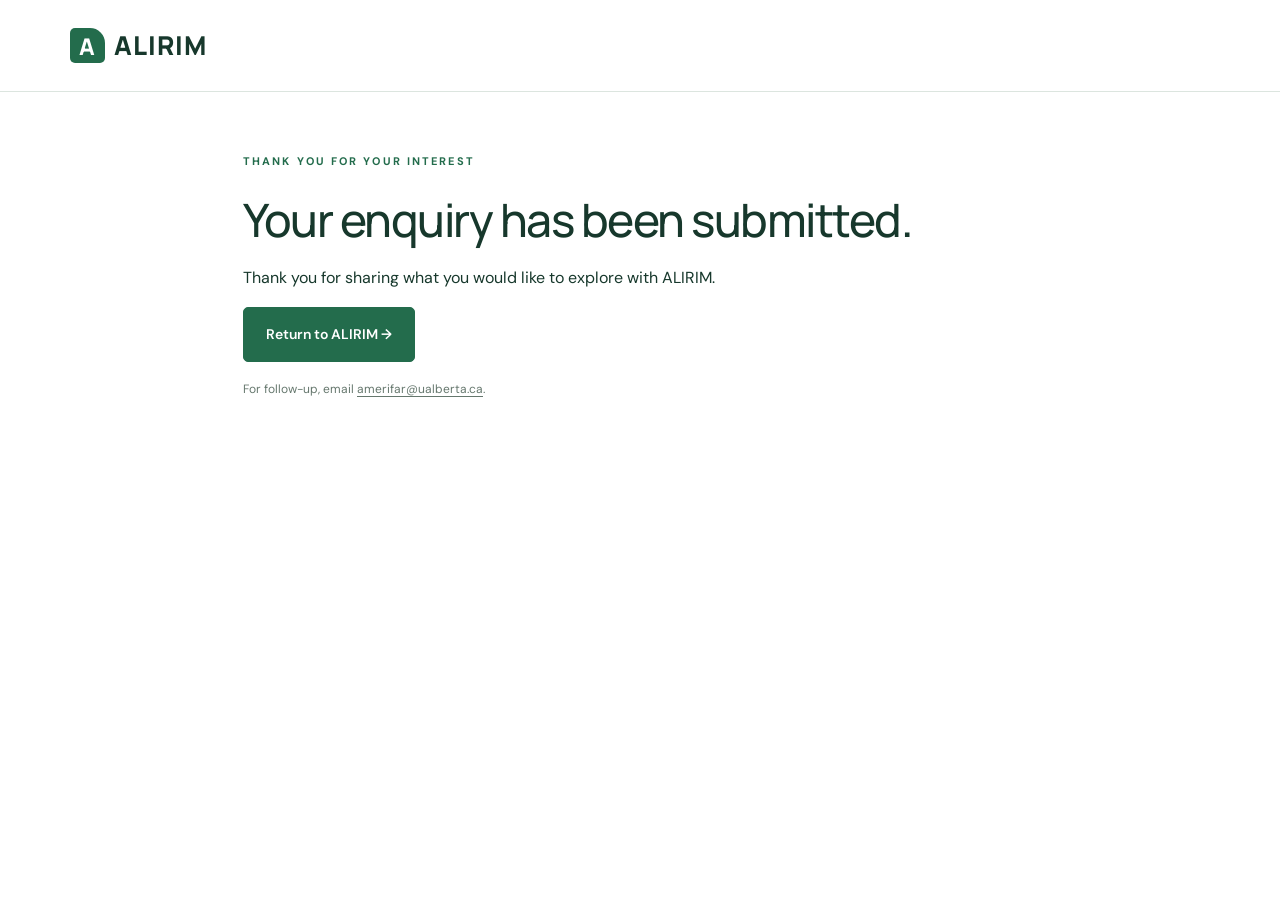
==== pilot-request-sent.html @ 3992a3ac "Add approved FormSubmit pilot enquiry form" ====
<!doctype html>
<html lang="en">
  <head>
    <meta charset="utf-8">
    <meta name="viewport" content="width=device-width,initial-scale=1">
    <meta name="robots" content="noindex">
    <title>Pilot Enquiry Submitted | ALIRIM</title>
    <link rel="stylesheet" href="style.css">
    <link rel="stylesheet" href="pilot.css">
  </head>
  <body>
    <header><a class="brand" href="./"><span class="brand-icon">A</span> ALIRIM</a></header>
    <main class="pilot-page">
      <p class="eyebrow">THANK YOU FOR YOUR INTEREST</p>
      <h1>Your enquiry has been submitted.</h1>
      <p>Thank you for sharing what you would like to explore with ALIRIM.</p>
      <a class="button" href="./">Return to ALIRIM →</a>
      <p class="form-note">For follow-up, email <a href="mailto:amerifar@ualberta.ca">amerifar@ualberta.ca</a>.</p>
    </main>
  </body>
</html>
---- style.css ----
@import url('https://fonts.googleapis.com/css2?family=DM+Sans:wght@400;500;600;700&family=Manrope:wght@400;500;600;700;800&display=swap');
:root{--ink:#17382c;--green:#236c4c;--mint:#eaf2ed;--line:#dce5df;--muted:#65776d;--paper:#fafbf8}*{box-sizing:border-box}html{scroll-behavior:smooth;scroll-padding-top:95px}body{margin:0;background:white;color:var(--ink);font-family:'DM Sans',Arial,sans-serif;line-height:1.65}a{color:inherit;text-decoration:none}button{font:inherit;cursor:pointer}header{height:92px;display:flex;align-items:center;justify-content:space-between;padding:0 5.5%;border-bottom:1px solid var(--line);background:#fffffff5;position:sticky;top:0;z-index:20;backdrop-filter:blur(12px)}.brand{display:flex;align-items:center;font-family:Manrope,Arial,sans-serif;font-size:26px;font-weight:800;letter-spacing:1px;position:relative;gap:9px}.brand-icon{display:grid;place-items:center;width:35px;height:35px;color:white;background:var(--green);border-radius:5px 15px 5px 5px;font-size:23px}.brand-small{font-size:8px;letter-spacing:1.8px;position:absolute;left:45px;top:36px;white-space:nowrap}nav{display:flex;align-items:center;gap:30px;font-size:13px;font-weight:600}.button{display:inline-flex;align-items:center;justify-content:center;gap:28px;padding:15px 22px;background:var(--green);border:1px solid var(--green);border-radius:5px;color:white;font-size:14px;font-weight:600;transition:background .2s,transform .2s}.button:hover{background:#164d35;transform:translateY(-2px)}.button.small{padding:11px 17px;font-size:12px}.menu{display:none}.hero{display:grid;grid-template-columns:1fr 1fr;gap:4%;padding:70px 5.5% 65px;min-height:660px;align-items:center}.eyebrow{font-size:11px;font-weight:700;letter-spacing:2.1px;color:var(--green);margin:0 0 23px}h1,h2,h3{font-family:Manrope,Arial,sans-serif;line-height:1.17;letter-spacing:-1.5px}h1{font-size:clamp(38px,4.1vw,66px);font-weight:500;margin:0 0 25px}h1 em{font-style:normal;color:var(--green)}.lead{font-size:22px;line-height:1.5;margin:0 0 16px}.intro{color:var(--muted);font-size:15px;max-width:450px}.actions{display:flex;align-items:center;gap:22px;margin-top:28px}.text-link{font-size:12px;font-weight:600}.micro{font-size:11px;color:var(--muted);margin-top:13px}.micro a{text-decoration:underline}.hero-visual{height:500px;position:relative;border-radius:8px;overflow:hidden;background:#dfe9e0}.hero-visual>img{width:100%;height:100%;object-fit:cover}.hero-visual:after{content:'';position:absolute;inset:60% 0 0;background:linear-gradient(transparent,#10291fc2)}.visual-tag{position:absolute;top:22px;left:22px;background:white;border-radius:4px;padding:10px 14px;font-size:9px;letter-spacing:1.2px;display:flex;align-items:center;gap:8px}.pulse{width:7px;height:7px;background:#4b9867;border-radius:50%}.visual-bottom{position:absolute;z-index:1;bottom:25px;left:25px;right:25px;display:flex;flex-direction:column;gap:8px;color:white}.visual-bottom span:first-child{font-size:22px;font-family:Manrope,sans-serif}.visual-bottom span:last-child{font-size:8px;letter-spacing:2px}.audience{display:flex;align-items:center;justify-content:space-between;padding:20px 5.5%;background:var(--paper);border-block:1px solid var(--line);gap:20px}.audience>span{max-width:160px;font-size:9px;letter-spacing:1.7px;font-weight:600;color:var(--muted)}.audience p{font-size:14px}.audience i{color:#8ca896;font-size:22px}.section{padding:95px 5.5%}.section-head{display:flex;align-items:flex-end;justify-content:space-between;gap:70px;margin-bottom:40px}.section-head>p{max-width:330px;font-size:15px;color:var(--muted)}h2{font-size:clamp(30px,3vw,45px);font-weight:500;margin:0 0 20px}h3{letter-spacing:-.6px;font-weight:600;font-size:21px}.modules{display:grid;grid-template-columns:repeat(3,1fr);gap:20px}.modules article{border:1px solid var(--line);border-radius:8px;padding:30px;position:relative;transition:box-shadow .2s}.modules article:hover{box-shadow:0 15px 40px #183f3010}.number{position:absolute;right:24px;top:25px;font-size:11px;color:#94a69a}.module-icon{width:48px;height:48px;border-radius:7px;background:var(--mint);display:grid;place-items:center;font-size:32px;color:var(--green);margin-bottom:35px}.modules p,.principles p{font-size:14px;color:var(--muted)}.status{display:block;margin-top:30px;border-top:1px solid var(--line);padding-top:16px;font-size:11px;color:var(--green);font-weight:600}.scope{font-size:11px;color:var(--muted);margin-top:22px}.workflow{background:var(--paper);display:grid;grid-template-columns:.85fr 1.15fr;gap:8%;align-items:center}.workflow>div>p:not(.eyebrow){color:var(--muted);font-size:14px}.steps{display:grid;margin-top:30px}.steps button{display:flex;align-items:center;gap:15px;text-align:left;padding:18px 12px;border:0;border-bottom:1px solid var(--line);background:transparent;color:var(--muted);font-size:12px}.steps button span{flex:1;font-size:14px}.steps button[aria-selected=true]{color:var(--green);background:#e6eee8;border-radius:4px;font-weight:700}.preview{background:white;border:1px solid var(--line);box-shadow:0 16px 40px #1e443009;border-radius:8px;overflow:hidden}.preview-top{padding:20px;display:flex;align-items:center;justify-content:space-between;font-size:9px;letter-spacing:1.5px}.pill{font-size:9px;letter-spacing:.7px;border:1px solid #bed1c3;border-radius:4px;padding:4px 8px;color:var(--green)}.preview svg{width:100%;display:block;background:#f2f6f0}.route-under{fill:none;stroke:#b9d0bb;stroke-width:14;stroke-linejoin:round;stroke-linecap:round}.route{fill:none;stroke:var(--green);stroke-width:4;stroke-linejoin:round}.nodes circle{stroke:white;stroke-width:4;fill:#d5a958}.preview-details{padding:23px 28px}.preview-details>span{font-size:9px;letter-spacing:1.5px;color:var(--green)}.preview-details h3{margin:10px 0;font-size:20px}.preview-details p{font-size:13px;color:var(--muted);min-height:43px}.education{display:grid;grid-template-columns:1fr 1fr;gap:9%;align-items:center}.education>div>p:not(.eyebrow):not(.micro){color:var(--muted);font-size:15px}.book-art{background:#e8f0e9;border-radius:8px;min-height:430px;padding:40px;position:relative;overflow:hidden}.book-top,.book-bottom{font-size:10px;letter-spacing:2px}.book-art h3{font-size:40px;font-weight:500;line-height:1.2;position:relative;z-index:2}.book-bottom{position:absolute;bottom:30px;left:40px;font-size:8px}.pipe-art{position:absolute;right:-20px;bottom:70px;width:230px;height:100px;background:linear-gradient(#7d9e88,#d9e7dc 35%,#8cab95 85%);transform:rotate(-35deg);border-radius:50px}.pipe-art:before{content:'';position:absolute;left:0;width:60px;height:100px;background:#dceadd;border:12px solid #708f7a;border-radius:50%;box-shadow:inset 6px 0 10px #365c46}.benefits{padding:0;list-style:none;margin:25px 0}.benefits li{font-size:13px;border-bottom:1px solid var(--line);padding:12px 0}.benefits li:before{content:'✓';color:var(--green);margin-right:12px}.principles{display:grid;grid-template-columns:repeat(3,1fr);gap:35px}.principles article{border-top:1px solid var(--line);padding-top:20px}.principles span{font-size:10px;color:var(--green);letter-spacing:1.5px}.future{margin-top:55px;border-radius:6px;background:var(--paper);border:1px solid var(--line);padding:25px 30px;display:flex;align-items:center;gap:60px}.future h3{margin:12px 0 0;font-size:19px}.future p{color:var(--muted);font-size:13px;max-width:600px}.contact{background:#173d2e;color:#fff;display:grid;grid-template-columns:1fr .85fr;gap:12%}.contact .eyebrow{color:#a4cab0}.contact p{color:#bdd0c3;font-size:14px;max-width:450px}.button.light{background:#edf4ee;color:#173d2e;border-color:#edf4ee}.contact .micro{font-size:11px}.contact-right{padding-top:20px}.contact-right h3{font-size:23px;font-weight:500}.contact-launch{display:flex;justify-content:space-between;border-block:1px solid #557461;padding:20px 0;font-size:20px;margin:30px 0}.contact details{border-bottom:1px solid #557461;padding:16px 0;font-size:12px}.contact summary{cursor:pointer;line-height:1.6}.contact details p{font-size:12px}footer{padding:38px 5.5%;display:flex;gap:35px;align-items:center;flex-wrap:wrap}footer p{font-size:12px;color:var(--muted);flex:1}footer>div{display:flex;gap:22px;font-size:12px}footer small{width:100%;font-size:10px;color:var(--muted);border-top:1px solid var(--line);padding-top:20px}:focus-visible{outline:3px solid #ad9238;outline-offset:5px}@media(min-width:1600px){main,header,footer{max-width:1600px;margin:auto}}@media(max-width:900px){nav{gap:16px}.hero{gap:25px;padding-top:45px}.hero-visual{height:460px}.actions{align-items:flex-start;flex-direction:column;gap:15px}.section{padding-block:65px}.modules article{padding:22px}.section-head{gap:35px}.workflow{gap:35px}.education{gap:40px}.contact{gap:50px}.audience{gap:10px}.audience p{font-size:11px}}@media(max-width:650px){header{height:76px}.brand{font-size:22px}.brand-small{font-size:6px;top:32px}.menu{display:block;border:1px solid var(--line);background:white;border-radius:4px;font-size:12px;padding:8px 12px}nav{display:none;position:absolute;top:76px;left:0;right:0;background:white;border-bottom:1px solid var(--line);padding:25px 6%;flex-direction:column;align-items:stretch}nav.open{display:flex}.hero{grid-template-columns:1fr;padding-top:42px;padding-bottom:35px}.hero h1{font-size:42px}.lead{font-size:20px}.actions{flex-direction:row;align-items:center;flex-wrap:wrap}.hero-visual{height:320px;margin-top:15px}.audience{display:grid;grid-template-columns:1fr 1fr;padding-block:22px}.audience>span{max-width:100%;grid-column:1/-1}.audience i{display:none}.audience p{margin:3px 0;font-size:12px}.section-head{display:block}.section-head>p{max-width:none}.modules,.workflow,.education,.contact,.principles{grid-template-columns:1fr}.modules{gap:16px}.modules article{padding:25px}.module-icon{margin-bottom:20px}.status{margin-top:20px}.section{padding-block:55px}.book-art{min-height:360px}.education{gap:30px}.future{display:block;padding:25px}.future p{margin-top:20px}.contact{gap:15px}.contact h2{font-size:35px}footer{gap:15px}footer p{flex-basis:100%}footer>div{margin-left:auto}.preview-details p{min-height:64px}}@media(prefers-reduced-motion:reduce){html{scroll-behavior:auto}*{transition:none!important}}
---- pilot.css ----
.pilot-page{max-width:850px;margin:0 auto;padding:60px 28px 80px}
.pilot-page h1{font-size:46px;margin-bottom:18px}
.pilot-intro{color:var(--muted);max-width:600px;margin-bottom:30px}
.pilot-form{background:var(--paper);border:1px solid var(--line);border-radius:10px;padding:32px}
.form-grid{display:grid;grid-template-columns:1fr 1fr;gap:22px}
.field{display:flex;flex-direction:column;gap:8px;min-width:0}
.field label{font-weight:600;font-size:13px}
.field input,.field textarea{font:inherit;font-size:15px;color:var(--ink);background:white;border:1px solid #aabdb0;border-radius:5px;padding:12px;width:100%;min-height:46px}
.field textarea{resize:vertical}
.full-width{grid-column:1/-1}
.form-note{color:var(--muted);font-size:12px;line-height:1.6;margin:18px 0}
.consent{display:flex;align-items:flex-start;gap:10px;font-size:12px;line-height:1.7;margin:22px 0}
.consent input{flex:none;margin-top:4px;width:17px;height:17px;accent-color:var(--green)}
.consent a,.form-note a{text-decoration:underline;text-underline-offset:3px}
@media(max-width:600px){.pilot-page{padding:38px 20px 60px}.pilot-page h1{font-size:36px}.pilot-form{padding:22px 18px}.form-grid{grid-template-columns:1fr}header .brand{font-size:21px}header .text-link{font-size:11px}}
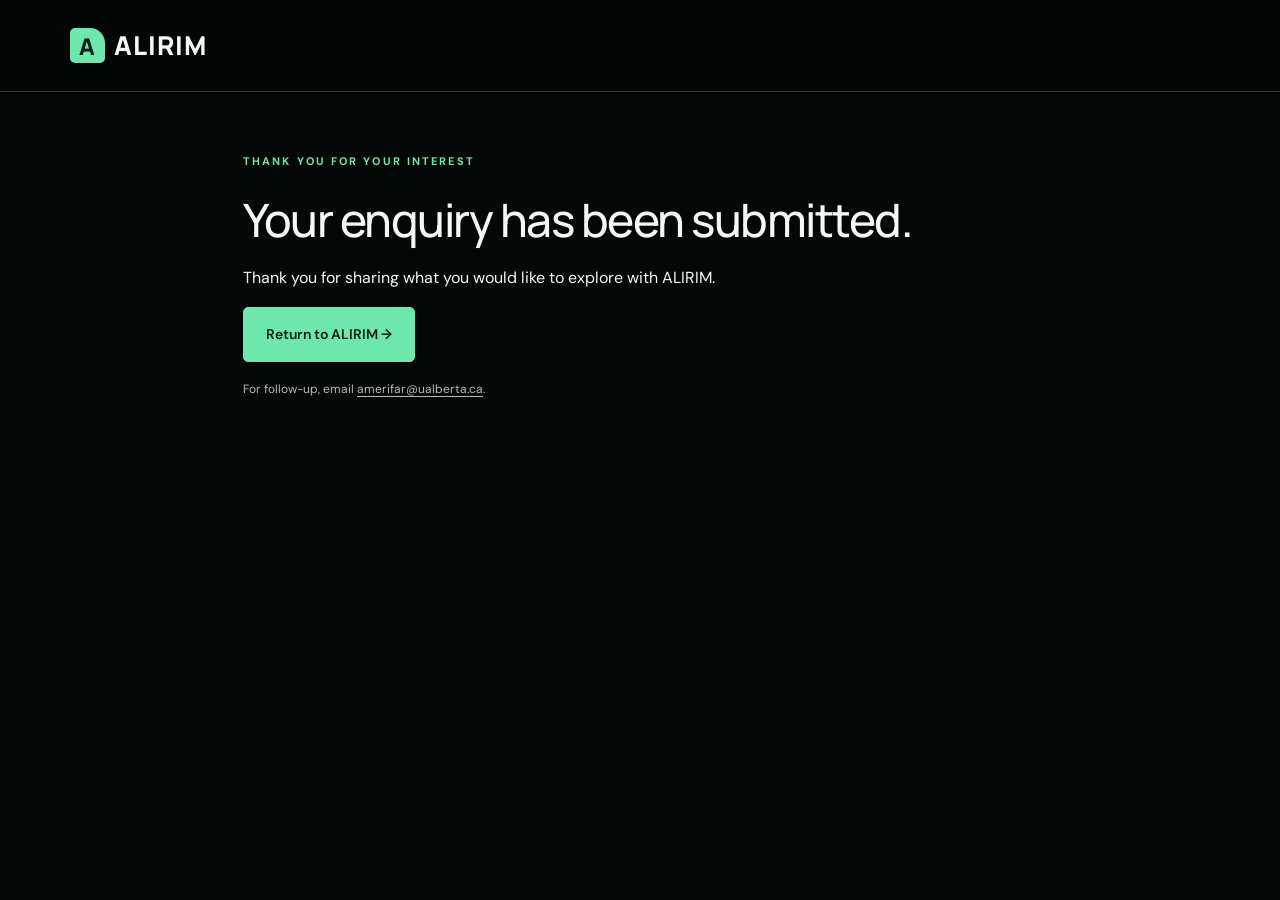
==== commit a52f3eb1: "Apply black theme with accessible green accents across website" ====
--- a/pilot-request-sent.html
+++ b/pilot-request-sent.html
@@ -5,8 +5,8 @@
     <meta name="viewport" content="width=device-width,initial-scale=1">
     <meta name="robots" content="noindex">
     <title>Pilot Enquiry Submitted | ALIRIM</title>
-    <link rel="stylesheet" href="style.css">
-    <link rel="stylesheet" href="pilot.css">
+    <link rel="stylesheet" href="style.css?v=20261105-dark">
+    <link rel="stylesheet" href="pilot.css?v=20261105-dark">
   </head>
   <body>
     <header><a class="brand" href="./"><span class="brand-icon">A</span> ALIRIM</a></header>
--- a/style.css
+++ b/style.css
@@ -1,2 +1,32 @@
 @import url('https://fonts.googleapis.com/css2?family=DM+Sans:wght@400;500;600;700&family=Manrope:wght@400;500;600;700;800&display=swap');
 :root{--ink:#17382c;--green:#236c4c;--mint:#eaf2ed;--line:#dce5df;--muted:#65776d;--paper:#fafbf8}*{box-sizing:border-box}html{scroll-behavior:smooth;scroll-padding-top:95px}body{margin:0;background:white;color:var(--ink);font-family:'DM Sans',Arial,sans-serif;line-height:1.65}a{color:inherit;text-decoration:none}button{font:inherit;cursor:pointer}header{height:92px;display:flex;align-items:center;justify-content:space-between;padding:0 5.5%;border-bottom:1px solid var(--line);background:#fffffff5;position:sticky;top:0;z-index:20;backdrop-filter:blur(12px)}.brand{display:flex;align-items:center;font-family:Manrope,Arial,sans-serif;font-size:26px;font-weight:800;letter-spacing:1px;position:relative;gap:9px}.brand-icon{display:grid;place-items:center;width:35px;height:35px;color:white;background:var(--green);border-radius:5px 15px 5px 5px;font-size:23px}.brand-small{font-size:8px;letter-spacing:1.8px;position:absolute;left:45px;top:36px;white-space:nowrap}nav{display:flex;align-items:center;gap:30px;font-size:13px;font-weight:600}.button{display:inline-flex;align-items:center;justify-content:center;gap:28px;padding:15px 22px;background:var(--green);border:1px solid var(--green);border-radius:5px;color:white;font-size:14px;font-weight:600;transition:background .2s,transform .2s}.button:hover{background:#164d35;transform:translateY(-2px)}.button.small{padding:11px 17px;font-size:12px}.menu{display:none}.hero{display:grid;grid-template-columns:1fr 1fr;gap:4%;padding:70px 5.5% 65px;min-height:660px;align-items:center}.eyebrow{font-size:11px;font-weight:700;letter-spacing:2.1px;color:var(--green);margin:0 0 23px}h1,h2,h3{font-family:Manrope,Arial,sans-serif;line-height:1.17;letter-spacing:-1.5px}h1{font-size:clamp(38px,4.1vw,66px);font-weight:500;margin:0 0 25px}h1 em{font-style:normal;color:var(--green)}.lead{font-size:22px;line-height:1.5;margin:0 0 16px}.intro{color:var(--muted);font-size:15px;max-width:450px}.actions{display:flex;align-items:center;gap:22px;margin-top:28px}.text-link{font-size:12px;font-weight:600}.micro{font-size:11px;color:var(--muted);margin-top:13px}.micro a{text-decoration:underline}.hero-visual{height:500px;position:relative;border-radius:8px;overflow:hidden;background:#dfe9e0}.hero-visual>img{width:100%;height:100%;object-fit:cover}.hero-visual:after{content:'';position:absolute;inset:60% 0 0;background:linear-gradient(transparent,#10291fc2)}.visual-tag{position:absolute;top:22px;left:22px;background:white;border-radius:4px;padding:10px 14px;font-size:9px;letter-spacing:1.2px;display:flex;align-items:center;gap:8px}.pulse{width:7px;height:7px;background:#4b9867;border-radius:50%}.visual-bottom{position:absolute;z-index:1;bottom:25px;left:25px;right:25px;display:flex;flex-direction:column;gap:8px;color:white}.visual-bottom span:first-child{font-size:22px;font-family:Manrope,sans-serif}.visual-bottom span:last-child{font-size:8px;letter-spacing:2px}.audience{display:flex;align-items:center;justify-content:space-between;padding:20px 5.5%;background:var(--paper);border-block:1px solid var(--line);gap:20px}.audience>span{max-width:160px;font-size:9px;letter-spacing:1.7px;font-weight:600;color:var(--muted)}.audience p{font-size:14px}.audience i{color:#8ca896;font-size:22px}.section{padding:95px 5.5%}.section-head{display:flex;align-items:flex-end;justify-content:space-between;gap:70px;margin-bottom:40px}.section-head>p{max-width:330px;font-size:15px;color:var(--muted)}h2{font-size:clamp(30px,3vw,45px);font-weight:500;margin:0 0 20px}h3{letter-spacing:-.6px;font-weight:600;font-size:21px}.modules{display:grid;grid-template-columns:repeat(3,1fr);gap:20px}.modules article{border:1px solid var(--line);border-radius:8px;padding:30px;position:relative;transition:box-shadow .2s}.modules article:hover{box-shadow:0 15px 40px #183f3010}.number{position:absolute;right:24px;top:25px;font-size:11px;color:#94a69a}.module-icon{width:48px;height:48px;border-radius:7px;background:var(--mint);display:grid;place-items:center;font-size:32px;color:var(--green);margin-bottom:35px}.modules p,.principles p{font-size:14px;color:var(--muted)}.status{display:block;margin-top:30px;border-top:1px solid var(--line);padding-top:16px;font-size:11px;color:var(--green);font-weight:600}.scope{font-size:11px;color:var(--muted);margin-top:22px}.workflow{background:var(--paper);display:grid;grid-template-columns:.85fr 1.15fr;gap:8%;align-items:center}.workflow>div>p:not(.eyebrow){color:var(--muted);font-size:14px}.steps{display:grid;margin-top:30px}.steps button{display:flex;align-items:center;gap:15px;text-align:left;padding:18px 12px;border:0;border-bottom:1px solid var(--line);background:transparent;color:var(--muted);font-size:12px}.steps button span{flex:1;font-size:14px}.steps button[aria-selected=true]{color:var(--green);background:#e6eee8;border-radius:4px;font-weight:700}.preview{background:white;border:1px solid var(--line);box-shadow:0 16px 40px #1e443009;border-radius:8px;overflow:hidden}.preview-top{padding:20px;display:flex;align-items:center;justify-content:space-between;font-size:9px;letter-spacing:1.5px}.pill{font-size:9px;letter-spacing:.7px;border:1px solid #bed1c3;border-radius:4px;padding:4px 8px;color:var(--green)}.preview svg{width:100%;display:block;background:#f2f6f0}.route-under{fill:none;stroke:#b9d0bb;stroke-width:14;stroke-linejoin:round;stroke-linecap:round}.route{fill:none;stroke:var(--green);stroke-width:4;stroke-linejoin:round}.nodes circle{stroke:white;stroke-width:4;fill:#d5a958}.preview-details{padding:23px 28px}.preview-details>span{font-size:9px;letter-spacing:1.5px;color:var(--green)}.preview-details h3{margin:10px 0;font-size:20px}.preview-details p{font-size:13px;color:var(--muted);min-height:43px}.education{display:grid;grid-template-columns:1fr 1fr;gap:9%;align-items:center}.education>div>p:not(.eyebrow):not(.micro){color:var(--muted);font-size:15px}.book-art{background:#e8f0e9;border-radius:8px;min-height:430px;padding:40px;position:relative;overflow:hidden}.book-top,.book-bottom{font-size:10px;letter-spacing:2px}.book-art h3{font-size:40px;font-weight:500;line-height:1.2;position:relative;z-index:2}.book-bottom{position:absolute;bottom:30px;left:40px;font-size:8px}.pipe-art{position:absolute;right:-20px;bottom:70px;width:230px;height:100px;background:linear-gradient(#7d9e88,#d9e7dc 35%,#8cab95 85%);transform:rotate(-35deg);border-radius:50px}.pipe-art:before{content:'';position:absolute;left:0;width:60px;height:100px;background:#dceadd;border:12px solid #708f7a;border-radius:50%;box-shadow:inset 6px 0 10px #365c46}.benefits{padding:0;list-style:none;margin:25px 0}.benefits li{font-size:13px;border-bottom:1px solid var(--line);padding:12px 0}.benefits li:before{content:'✓';color:var(--green);margin-right:12px}.principles{display:grid;grid-template-columns:repeat(3,1fr);gap:35px}.principles article{border-top:1px solid var(--line);padding-top:20px}.principles span{font-size:10px;color:var(--green);letter-spacing:1.5px}.future{margin-top:55px;border-radius:6px;background:var(--paper);border:1px solid var(--line);padding:25px 30px;display:flex;align-items:center;gap:60px}.future h3{margin:12px 0 0;font-size:19px}.future p{color:var(--muted);font-size:13px;max-width:600px}.contact{background:#173d2e;color:#fff;display:grid;grid-template-columns:1fr .85fr;gap:12%}.contact .eyebrow{color:#a4cab0}.contact p{color:#bdd0c3;font-size:14px;max-width:450px}.button.light{background:#edf4ee;color:#173d2e;border-color:#edf4ee}.contact .micro{font-size:11px}.contact-right{padding-top:20px}.contact-right h3{font-size:23px;font-weight:500}.contact-launch{display:flex;justify-content:space-between;border-block:1px solid #557461;padding:20px 0;font-size:20px;margin:30px 0}.contact details{border-bottom:1px solid #557461;padding:16px 0;font-size:12px}.contact summary{cursor:pointer;line-height:1.6}.contact details p{font-size:12px}footer{padding:38px 5.5%;display:flex;gap:35px;align-items:center;flex-wrap:wrap}footer p{font-size:12px;color:var(--muted);flex:1}footer>div{display:flex;gap:22px;font-size:12px}footer small{width:100%;font-size:10px;color:var(--muted);border-top:1px solid var(--line);padding-top:20px}:focus-visible{outline:3px solid #ad9238;outline-offset:5px}@media(min-width:1600px){main,header,footer{max-width:1600px;margin:auto}}@media(max-width:900px){nav{gap:16px}.hero{gap:25px;padding-top:45px}.hero-visual{height:460px}.actions{align-items:flex-start;flex-direction:column;gap:15px}.section{padding-block:65px}.modules article{padding:22px}.section-head{gap:35px}.workflow{gap:35px}.education{gap:40px}.contact{gap:50px}.audience{gap:10px}.audience p{font-size:11px}}@media(max-width:650px){header{height:76px}.brand{font-size:22px}.brand-small{font-size:6px;top:32px}.menu{display:block;border:1px solid var(--line);background:white;border-radius:4px;font-size:12px;padding:8px 12px}nav{display:none;position:absolute;top:76px;left:0;right:0;background:white;border-bottom:1px solid var(--line);padding:25px 6%;flex-direction:column;align-items:stretch}nav.open{display:flex}.hero{grid-template-columns:1fr;padding-top:42px;padding-bottom:35px}.hero h1{font-size:42px}.lead{font-size:20px}.actions{flex-direction:row;align-items:center;flex-wrap:wrap}.hero-visual{height:320px;margin-top:15px}.audience{display:grid;grid-template-columns:1fr 1fr;padding-block:22px}.audience>span{max-width:100%;grid-column:1/-1}.audience i{display:none}.audience p{margin:3px 0;font-size:12px}.section-head{display:block}.section-head>p{max-width:none}.modules,.workflow,.education,.contact,.principles{grid-template-columns:1fr}.modules{gap:16px}.modules article{padding:25px}.module-icon{margin-bottom:20px}.status{margin-top:20px}.section{padding-block:55px}.book-art{min-height:360px}.education{gap:30px}.future{display:block;padding:25px}.future p{margin-top:20px}.contact{gap:15px}.contact h2{font-size:35px}footer{gap:15px}footer p{flex-basis:100%}footer>div{margin-left:auto}.preview-details p{min-height:64px}}@media(prefers-reduced-motion:reduce){html{scroll-behavior:auto}*{transition:none!important}}
+
+/* BLACK THEME — edit these colours to update the entire website. */
+:root{color-scheme:dark;--ink:#f3f7f5;--green:#6ee7ac;--mint:#13271e;--line:#2c3832;--muted:#b0beb6;--paper:#101613}
+body{background:#050706}
+header{background:#050706f2}
+.brand-icon,.button{background:var(--green);color:#062016}
+.button:hover{background:#95f0c2;color:#062016}
+.hero-visual{background:#17221b;border:1px solid var(--line)}
+.visual-tag{background:#101a14ed;color:var(--ink);border:1px solid #45614e}
+.modules article{background:#0d120f}
+.modules article:hover{border-color:#4e8d6a;box-shadow:0 12px 35px #0006}
+.number{color:#a2b6a9}
+.steps button[aria-selected=true]{background:#173323}
+.preview{background:#0d120f;box-shadow:0 16px 40px #0005}
+.preview svg{background:#101b14}
+.preview svg pattern path{stroke:#3c5143}
+.preview svg g[fill]{fill:#ccdcd1}
+.route-under{stroke:#234831}
+.nodes circle{stroke:#101b14;fill:#f4c46a}
+.pill{border-color:#42664e}
+.book-art{background:linear-gradient(135deg,#14291c,#0d1611);border:1px solid var(--line)}
+.contact{background:#0d2016;border-block:1px solid #2e4a37}
+.contact .eyebrow{color:var(--green)}
+.contact p{color:#b8cbbf}
+.button.light{background:var(--green);border-color:var(--green);color:#062016}
+.contact-launch,.contact details{border-color:#3a5844}
+.menu{background:#101613;color:var(--ink)}
+:focus-visible{outline-color:#f4c46a}
+::selection{background:#6ee7ac;color:#062016}
+@media(max-width:650px){nav{background:#0d120f}}
--- a/pilot.css
+++ b/pilot.css
@@ -13,3 +13,8 @@
 .consent input{flex:none;margin-top:4px;width:17px;height:17px;accent-color:var(--green)}
 .consent a,.form-note a{text-decoration:underline;text-underline-offset:3px}
 @media(max-width:600px){.pilot-page{padding:38px 20px 60px}.pilot-page h1{font-size:36px}.pilot-form{padding:22px 18px}.form-grid{grid-template-columns:1fr}header .brand{font-size:21px}header .text-link{font-size:11px}}
+
+/* Match the main website's black theme. */
+.field input,.field textarea{background:#070b08;border-color:#526b5b;color:var(--ink)}
+.field input:focus,.field textarea:focus{outline:2px solid var(--green);outline-offset:2px}
+.field input::placeholder,.field textarea::placeholder{color:#92a498}
